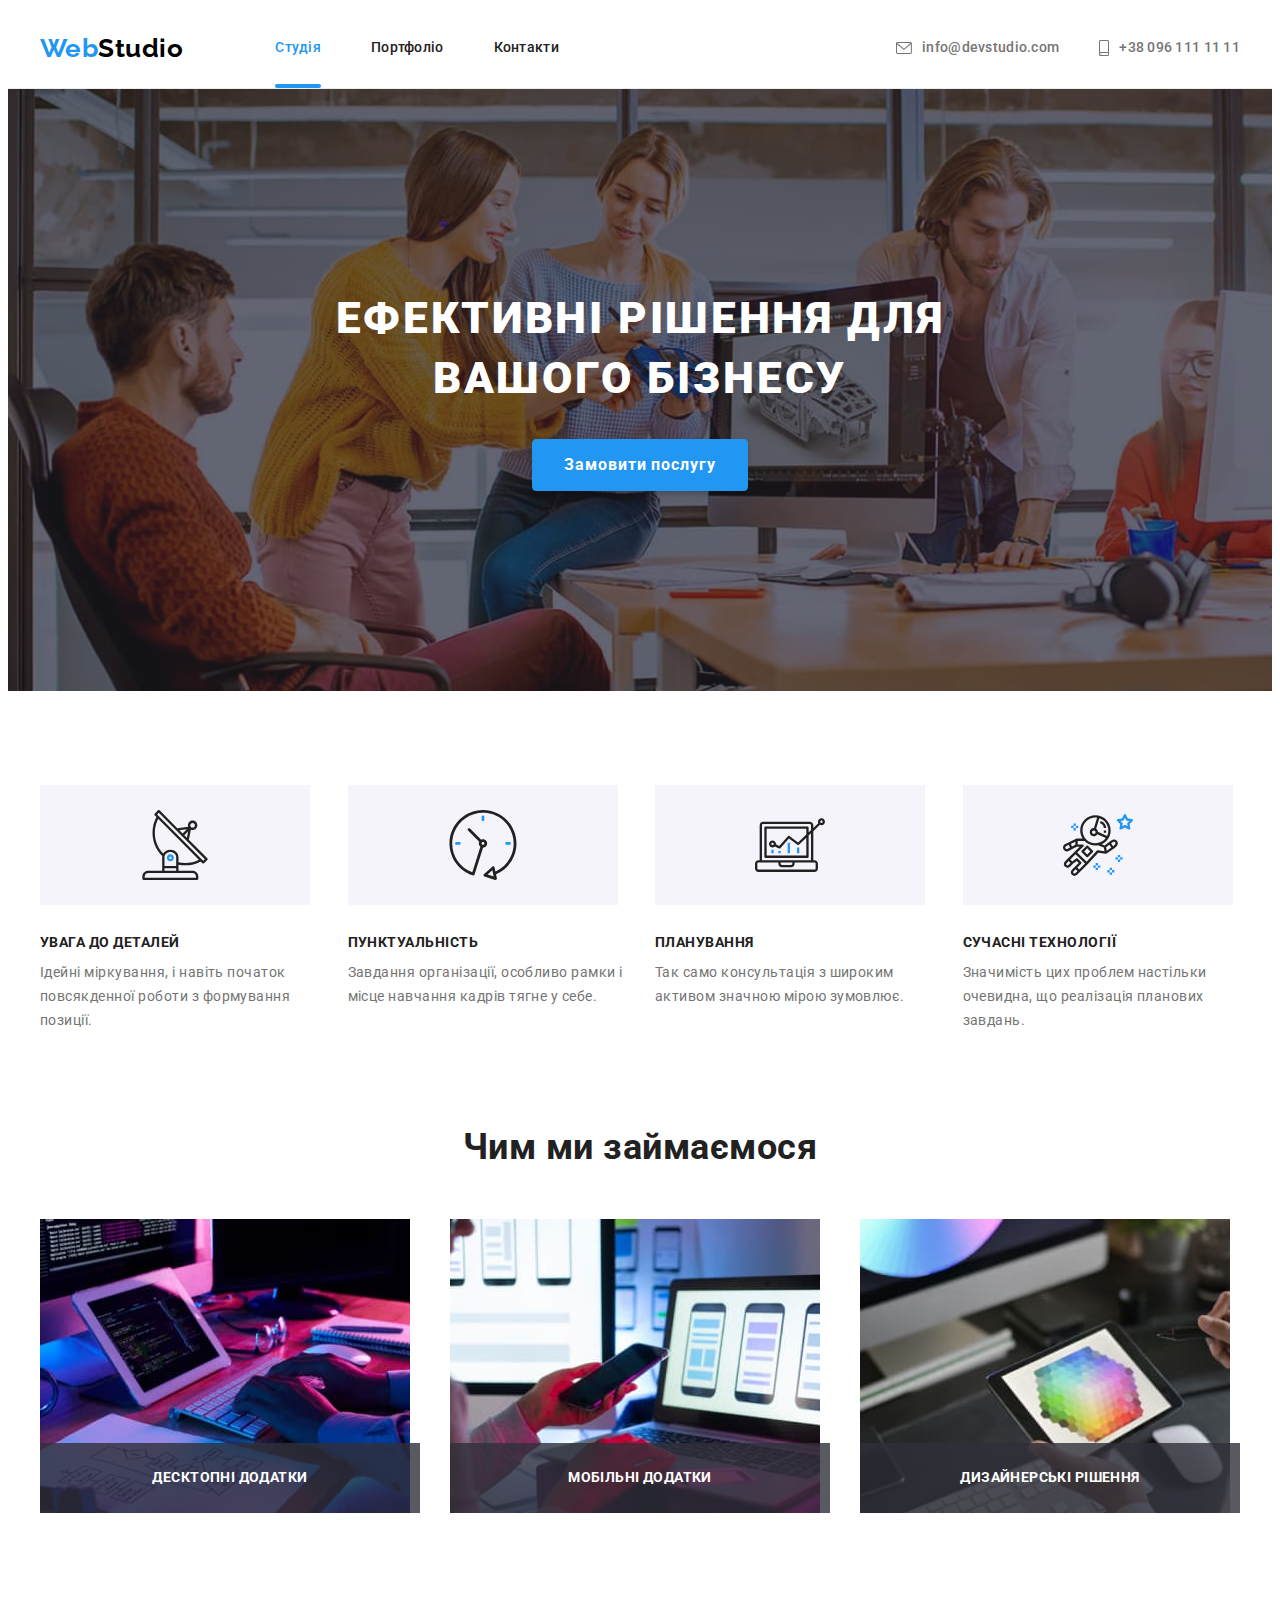
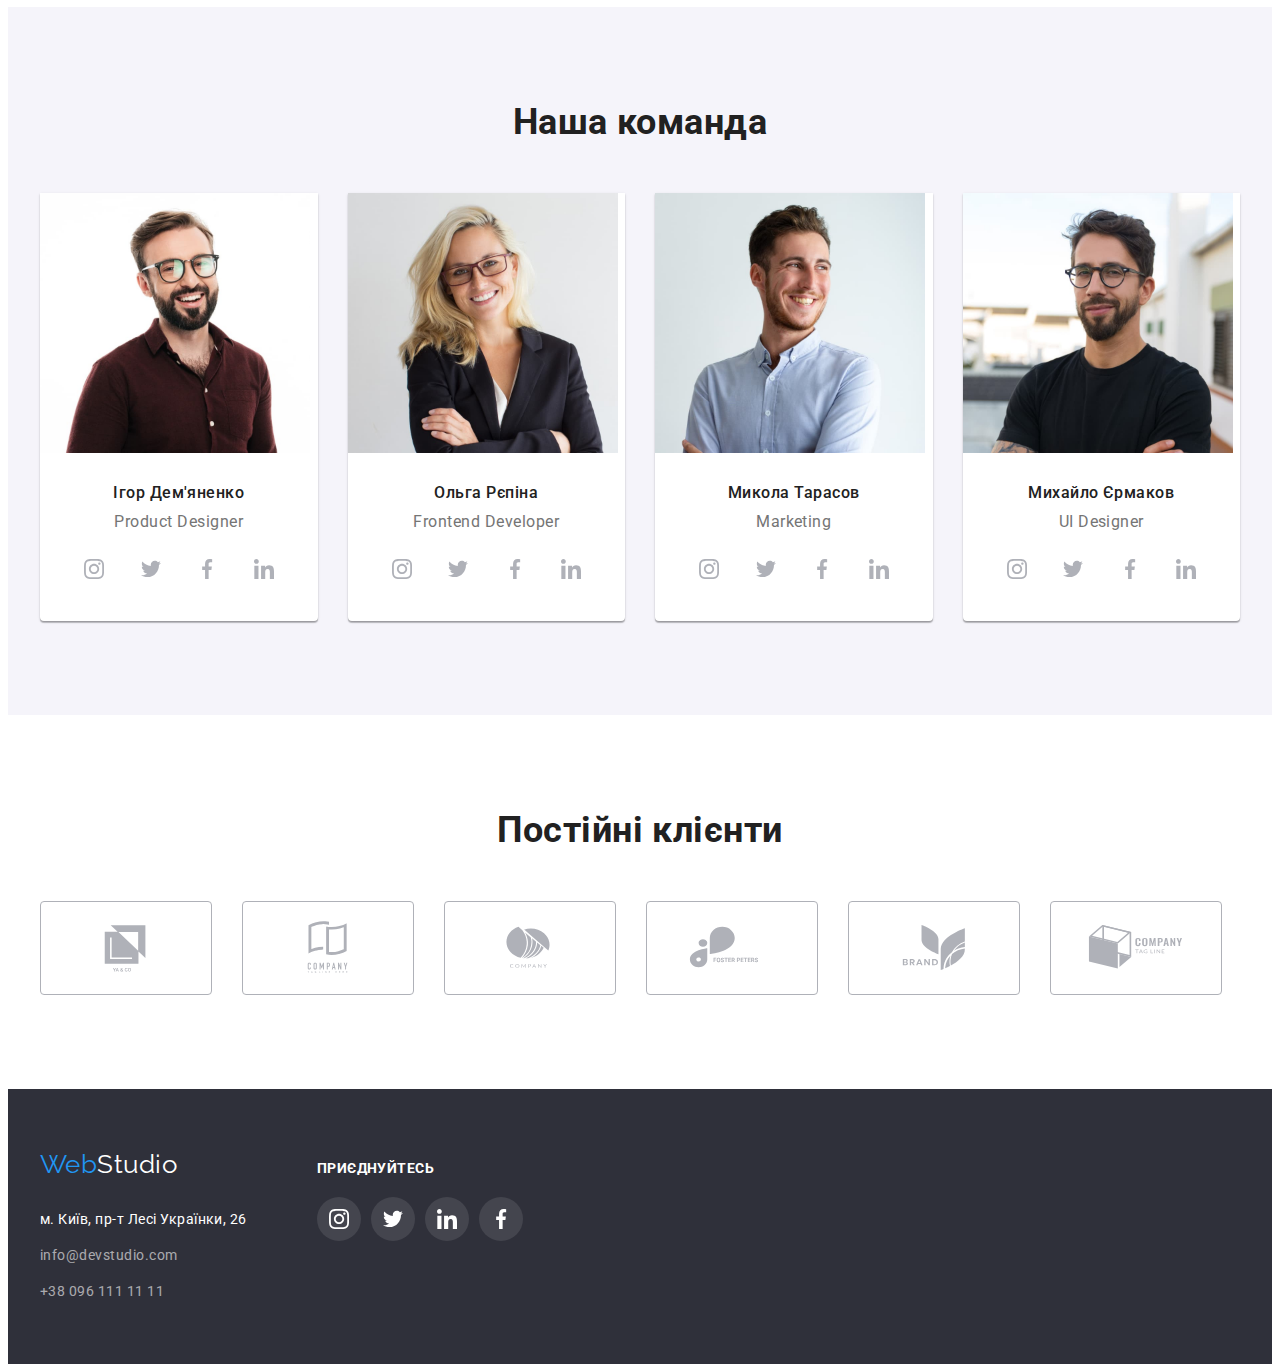
==== index.html @ 070bc05e "copy studio" ====
<!DOCTYPE html>
<html lang="uk">

<head>
  <meta charset="UTF-8" />
  <meta http-equiv="X-UA-Compatible" content="IE=edge" />
  <meta name="viewport" content="width=device-width, initial-scale=1.0" />
  <title>Студія</title>
  <link rel="preconnect" href="https://fonts.googleapis.com" />
  <link rel="preconnect" href="https://fonts.gstatic.com" crossorigin />
  <link href="https://fonts.googleapis.com/css2?family=Raleway:wght@700&family=Roboto:wght@400;500;700;900&display=swap"
    rel="stylesheet" />
  <link rel="stylesheet" href="https://cdnjs.cloudflare.com/ajax/libs/modern-normalize/1.1.0/modern-normalize.min.css"
    integrity="sha512-wpPYUAdjBVSE4KJnH1VR1HeZfpl1ub8YT/NKx4PuQ5NmX2tKuGu6U/JRp5y+Y8XG2tV+wKQpNHVUX03MfMFn9Q=="
    crossorigin="anonymous" referrerpolicy="no-referrer" />
  <link rel="stylesheet" href="./css/styles.css" />
</head>

<body>
  <!-- Header -->
  <header class="header">
    <div class="container header-container">
      <nav class="navigation">
        <a class="logo link" href="/" lang="en"><span class="logo-color">Web</span>Studio</a>
        <ul class="nav-list list">
          <li class="nav-list-item">
            <a class="link nav-list-link nav-list-active-page" href="">Студія</a>
          </li>
          <li class="nav-list-item">
            <a class="link nav-list-link" href="./portfolio.html">Портфоліо</a>
          </li>
          <li class="nav-list-item">
            <a class="link nav-list-link" href="">Контакти</a>
          </li>
        </ul>
      </nav>
      <ul class="list contact">
        <li class="contact-item">
          <a class="link contact-mail" href="mailto:info@devstudio.com"><svg class="contact-icon" width="16"
              height="12">
              <use href="./images/icons.svg#envelope"></use>
            </svg>info@devstudio.com</a>
        </li>
        <li class="contact-item">
          <a class="link contact-tel" href="tel:+380961111111"><svg class="contact-icon" width="10" height="16">
              <use href="./images/icons.svg#smartphone"></use>
            </svg>+38 096 111 11 11</a>
        </li>
      </ul>
    </div>
  </header>
  <main>
    <!-- Hero -->
    <section class="hero">
      <div class="container">
        <h1 class="main-title">Ефективні рішення для вашого бізнесу</h1>
        <button class="modal-btn" type="button" data-modal-open>Замовити послугу</button>
      </div>
    </section>
    <!-- Features -->
    <section class="section features-section">
      <div class="container">
        <h2 class="visually-hidden">Особливості</h2>
        <ul class="list features-list">
          <li class="features-list-item">
            <div class="features-list-img">
              <svg class="features-icon" width="70" height="70">
                <use href="./images/icons.svg#antenna"></use>
              </svg>
            </div>
            <h3 class="features-list-title">Увага до деталей</h3>
            <p class="features-list-text">
              Ідейні міркування, і навіть початок повсякденної роботи з
              формування позиції.
            </p>
          </li>
          <li class="features-list-item">
            <div class="features-list-img">
              <svg class="features-icon" width="70" height="70">
                <use href="./images/icons.svg#clock"></use>
              </svg>
            </div>
            <h3 class="features-list-title">Пунктуальність</h3>
            <p class="features-list-text">
              Завдання організації, особливо рамки і місце навчання кадрів
              тягне у себе.
            </p>
          </li>
          <li class="features-list-item">
            <div class="features-list-img">
              <svg class="features-icon" width="70" height="70">
                <use href="./images/icons.svg#diagram"></use>
              </svg>
            </div>
            <h3 class="features-list-title">Планування</h3>
            <p class="features-list-text">
              Так само консультація з широким активом значною мірою зумовлює.
            </p>
          </li>
          <li class="features-list-item">
            <div class="features-list-img">
              <svg class="features-icon" width="70" height="70">
                <use href="./images/icons.svg#astronaut"></use>
              </svg>
            </div>
            <h3 class="features-list-title">Сучасні технології</h3>
            <p class="features-list-text">
              Значимість цих проблем настільки очевидна, що реалізація
              планових завдань.
            </p>
          </li>
        </ul>
      </div>
    </section>
    <!-- Tasks -->
    <section class="section">
      <div class="container">
        <h2 class="section-title">Чим ми займаємося</h2>
        <ul class="list tasks-list">
          <li class="tasks-list-item">
            <img src="./images/works/works-img-1.jpg" alt="десктопні програми" width="370" height="294" />
            <div class="tasks-thumb">
              <h3 class="tasks-list-item-title">Десктопні додатки</h3>
            </div>
          </li>
          <li class="tasks-list-item">
            <img src="./images/works/works-img-2.jpg" alt="мобільні програми" width="370" height="294" />
            <div class="tasks-thumb">
              <h3 class="tasks-list-item-title">Мобільні додатки</h3>
            </div>
          </li>
          <li class="tasks-list-item">
            <img src="./images/works/works-img-3.jpg" alt="дизайнерські рішення" width="370" height="294" />
            <div class="tasks-thumb">
              <h3 class="tasks-list-item-title">Дизайнерські рішення</h3>
            </div>
          </li>
        </ul>
      </div>
    </section>
    <!-- Team -->
    <section class="team section">
      <div class="container">
        <h2 class="section-title">Наша команда</h2>
        <ul class="list team-list">
          <li class="team-list-card">
            <img src="./images/team/team-img-1.jpg" alt="Ігор Дем'яненко" width="270" height="260" />
            <div class="team-content-wrapper">
              <h3 class="team-list-title">Ігор Дем'яненко</h3>
              <p class="team-list-text" lang="en">Product Designer</p>
              <ul class="social-list list">
                <li class="social-list-item">
                  <a class="social-list-link" href=""><svg class="social-list-icon" width="20" height="20">
                      <use href="./images/icons.svg#instagram"></use>
                    </svg></a>
                </li>
                <li class="social-list-item">
                  <a class="social-list-link" href=""><svg class="social-list-icon" width="20" height="20">
                      <use href="./images/icons.svg#twitter"></use>
                    </svg></a>
                </li>
                <li class="social-list-item">
                  <a class="social-list-link" href=""><svg class="social-list-icon" width="20" height="20">
                      <use href="./images/icons.svg#facebook"></use>
                    </svg></a>
                </li>
                <li class="social-list-item">
                  <a class="social-list-link" href=""><svg class="social-list-icon" width="20" height="20">
                      <use href="./images/icons.svg#linkedin"></use>
                    </svg></a>
                </li>
              </ul>
            </div>
          </li>
          <li class="team-list-card">
            <img src="./images/team/team-img-2.jpg" alt="Ольга Рєпіна" width="270" height="260" />
            <div class="team-content-wrapper">
              <h3 class="team-list-title">Ольга Рєпіна</h3>
              <p class="team-list-text" lang="en">Frontend Developer</p>
              <ul class="social-list list">
                <li class="social-list-item">
                  <a class="social-list-link" href=""><svg class="social-list-icon" width="20" height="20">
                      <use href="./images/icons.svg#instagram"></use>
                    </svg></a>
                </li>
                <li class="social-list-item">
                  <a class="social-list-link" href=""><svg class="social-list-icon" width="20" height="20">
                      <use href="./images/icons.svg#twitter"></use>
                    </svg></a>
                </li>
                <li class="social-list-item">
                  <a class="social-list-link" href=""><svg class="social-list-icon" width="20" height="20">
                      <use href="./images/icons.svg#facebook"></use>
                    </svg></a>
                </li>
                <li class="social-list-item">
                  <a class="social-list-link" href=""><svg class="social-list-icon" width="20" height="20">
                      <use href="./images/icons.svg#linkedin"></use>
                    </svg></a>
                </li>
              </ul>
            </div>
          </li>
          <li class="team-list-card">
            <img src="./images/team/team-img-3.jpg" alt="Микола Тарасов" width="270" height="260" />
            <div class="team-content-wrapper">
              <h3 class="team-list-title">Микола Тарасов</h3>
              <p class="team-list-text" lang="en">Marketing</p>
              <ul class="social-list list">
                <li class="social-list-item">
                  <a class="social-list-link" href=""><svg class="social-list-icon" width="20" height="20">
                      <use href="./images/icons.svg#instagram"></use>
                    </svg></a>
                </li>
                <li class="social-list-item">
                  <a class="social-list-link" href=""><svg class="social-list-icon" width="20" height="20">
                      <use href="./images/icons.svg#twitter"></use>
                    </svg></a>
                </li>
                <li class="social-list-item">
                  <a class="social-list-link" href=""><svg class="social-list-icon" width="20" height="20">
                      <use href="./images/icons.svg#facebook"></use>
                    </svg></a>
                </li>
                <li class="social-list-item">
                  <a class="social-list-link" href=""><svg class="social-list-icon" width="20" height="20">
                      <use href="./images/icons.svg#linkedin"></use>
                    </svg></a>
                </li>
              </ul>
            </div>
          </li>
          <li class="team-list-card">
            <img src="./images/team/team-img-4.jpg" alt="Михайло Єрмаков" width="270" height="260" />
            <div class="team-content-wrapper">
              <h3 class="team-list-title">Михайло Єрмаков</h3>
              <p class="team-list-text" lang="en">UI Designer</p>
              <ul class="social-list list">
                <li class="social-list-item">
                  <a class="social-list-link" href=""><svg class="social-list-icon" width="20" height="20">
                      <use href="./images/icons.svg#instagram"></use>
                    </svg></a>
                </li>
                <li class="social-list-item">
                  <a class="social-list-link" href=""><svg class="social-list-icon" width="20" height="20">
                      <use href="./images/icons.svg#twitter"></use>
                    </svg></a>
                </li>
                <li class="social-list-item">
                  <a class="social-list-link" href=""><svg class="social-list-icon" width="20" height="20">
                      <use href="./images/icons.svg#facebook"></use>
                    </svg></a>
                </li>
                <li class="social-list-item">
                  <a class="social-list-link" href=""><svg class="social-list-icon" width="20" height="20">
                      <use href="./images/icons.svg#linkedin"></use>
                    </svg></a>
                </li>
              </ul>
            </div>
          </li>
        </ul>
      </div>
    </section>
    <!-- Clients -->
    <section class="clients section">
      <div class="container">
        <h2 class="section-title">Постійні клієнти</h2>
        <ul class="clients-list list">
          <li class="clients-list-item">
            <a class="clients-logo link" href=""><svg class="clients-icon">
                <use href="./images/icons.svg#logo"></use>
              </svg></a>
          </li>
          <li class="clients-list-item">
            <a class="clients-logo link" href=""><svg class="clients-icon">
                <use href="./images/icons.svg#logo-1"></use>
              </svg></a>
          </li>
          <li class="clients-list-item">
            <a class="clients-logo link" href=""><svg class="clients-icon">
                <use href="./images/icons.svg#logo-2"></use>
              </svg></a>
          </li>
          <li class="clients-list-item">
            <a class="clients-logo link" href=""><svg class="clients-icon">
                <use href="./images/icons.svg#logo-3"></use>
              </svg></a>
          </li>
          <li class="clients-list-item">
            <a class="clients-logo link" href=""><svg class="clients-icon">
                <use href="./images/icons.svg#logo-4"></use>
              </svg></a>
          </li>
          <li class="clients-list-item">
            <a class="clients-logo link" href=""><svg class="clients-icon">
                <use href="./images/icons.svg#logo-5"></use>
              </svg></a>
          </li>
        </ul>
      </div>
    </section>
  </main>
  <!-- Footer -->
  <footer class="footer">
    <div class="container footer-container">
      <div class="footer-left-side">
        <a class="logo-footer link" href="/" lang="en"><span class="logo-color">Web</span>Studio</a>
        <address>
          <ul class="list address-list">
            <li class="address-list-item">
              <a class="link address-list-link address-list-address" href="https://goo.gl/maps/isuV4R65W3E8o1DZ9"
                target="_blank" rel="noopener noreferrer">м. Київ, пр-т Лесі Українки, 26</a>
            </li>
            <li class="address-list-item">
              <a class="link address-list-link" href="mailto:info@devstudio.com">info@devstudio.com</a>
            </li>
            <li class="address-list-item">
              <a class="link address-list-link" href="tel:+380961111111">+38 096 111 11 11</a>
            </li>
          </ul>
        </address>
      </div>
      <div>
        <h3 class="footer-social-title">приєднуйтесь</h3>
        <ul class="list footer-social-list">
          <li class="footer-social-item">
            <a class="footer-social-list-link social-list-link" href=""><svg
                class="footer-social-list-icon social-list-icon" width="20" height="20">
                <use href="./images/icons.svg#instagram"></use>
              </svg></a>
          </li>
          <li class="footer-social-item">
            <a class="footer-social-list-link social-list-link" href=""><svg
                class="footer-social-list-icon social-list-icon" width="20" height="20">
                <use href="./images/icons.svg#twitter"></use>
              </svg></a>
          </li>
          <li class="footer-social-item">
            <a class="footer-social-list-link social-list-link" href=""><svg
                class="footer-social-list-icon social-list-icon" width="20" height="20">
                <use href="./images/icons.svg#linkedin"></use>
              </svg></a>
          </li>
          <li class="footer-social-item">
            <a class="footer-social-list-link social-list-link" href=""><svg
                class="footer-social-list-icon social-list-icon" width="20" height="20">
                <use href="./images/icons.svg#facebook"></use>
              </svg></a>
          </li>
        </ul>
      </div>
    </div>
  </footer>
  <div class="backdrop is-hidden" data-modal>
    <div class="modal">
      <button type="button" class="modal-close-btn" data-modal-close>
        <svg class="modal-close-button" width="18" height="18">
          <use href="./images/icons.svg#close-icon"></use>
        </svg>
      </button>
    </div>
  </div>
  <script src="./js/modal.js"></script>
</body>

</html>
---- css/styles.css ----
:root {
  --primary-font-family: "Roboto", sans-serif;
  --secondary-font-family: "Raleway", sans-serif;
  --primary-text-color-theme-dark: #ffffff;
  --primary-text-color-theme-light: #757575;
  --secondary-text-color-theme-dark: rgba(255, 255, 255, 0.6);
  --secondary-text-color-theme-light: #212121;
  --accent-color: #2196f3;
  --primary-logo-color: #000000;
  --secondary-button-color: #188ce8;
  --primary-backgraund-color: #f5f4fa;
  --secondary-backgraund-color: #2f303a;
  --primary-border-color: #ececec;
  --secondary-border-color: #eeeeee;
}

body {
  background: var(--primary-text-color-theme-dark);
  color: var(--secondary-text-color-theme-light);
  font-family: var(--primary-font-family);
  letter-spacing: 0.03em;
}

h1,
h2,
h3,
h4,
h5,
h6,
p {
  margin-top: 0;
  margin-bottom: 0;
}

ul,
ol {
  margin-top: 0;
  margin-bottom: 0;
  padding-left: 0;
}

img {
  display: block;
}

address {
  font-style: normal;
}

.list {
  list-style: none;
}

.link {
  text-decoration: none;
}

.section {
  padding-top: 94px;
  padding-bottom: 94px;
}

.container {
  width: 1200px;
  padding-left: 15px;
  padding-right: 15px;
  margin-left: auto;
  margin-right: auto;
}

/* ====== START COMPONENTS ======*/
.logo {
  font-family: var(--secondary-font-family);
  font-weight: 700;
  font-size: 26px;
  line-height: 1.19;
  margin-right: 92px;
  color: var(--primary-logo-color);
}

.logo-color {
  color: var(--accent-color);
}

.section-title {
  margin-bottom: 50px;

  font-weight: 700;
  font-size: 36px;
  line-height: 1.17;
  text-align: center;
}

.visually-hidden {
  position: absolute;
  width: 1px;
  height: 1px;
  margin: -1px;
  padding: 0;
  overflow: hidden;
  border: 0;
  clip: rect(0 0 0 0);
}

.social-list {
  display: flex;
  justify-content: space-between;
}

.social-list-link {
  display: flex;
  align-items: center;
  justify-content: center;
  width: 44px;
  height: 44px;
  border-radius: 50%;
  transition: background-color 250ms cubic-bezier(0.4, 0, 0.2, 1);
}

.social-list-icon {
  fill: #afb1b8;
  transition: fill 250ms cubic-bezier(0.4, 0, 0.2, 1);
}

.social-list-link:hover .social-list-icon,
.social-list-link:focus .social-list-icon {
  fill: var(--primary-text-color-theme-dark);
}

.social-list-link:hover,
.social-list-link:focus {
  background-color: var(--accent-color);
}

/* ====== END COMPONENTS ======*/
/* ====== START HEADER ======*/
.header {
  border-bottom: 1px solid var(--primary-border-color);
}

.header-container {
  display: flex;
  align-items: center;
  justify-content: space-between;
}

.navigation {
  display: flex;
  align-items: center;
}

.nav-list {
  display: flex;
  align-items: center;
}

.contact {
  display: flex;
  align-items: center;
}

.contact-icon {
  display: inline-flex;
  margin-right: 10px;
  fill: var(--primary-text-color-theme-light);
  transition: fill 250ms cubic-bezier(0.4, 0, 0.2, 1);
}

.nav-list-item:not(:last-child) {
  margin-right: 50px;
}

.contact-item:not(:last-child) {
  margin-right: 40px;
}

.nav-list-link {
  color: var(--secondary-text-color-theme-light);
  position: relative;
  display: block;
  padding-top: 32px;
  padding-bottom: 32px;
  font-weight: 500;
  font-size: 14px;
  line-height: 1.14;
  letter-spacing: 0.02em;
  transition: color 250ms cubic-bezier(0.4, 0, 0.2, 1);

}

.nav-list-link:hover,
.nav-list-link:focus {
  color: var(--accent-color);
}


.nav-list-active-page {
  color: var(--accent-color);
}

.nav-list-active-page::after {
  content: '';
  position: absolute;
  left: 0;
  bottom: 0;
  display: block;
  width: 100%;
  height: 4px;
  background-color: var(--accent-color);
  border-radius: 2px;
}

.contact-mail,
.contact-tel {
  display: flex;
  align-items: center;
  justify-content: center;
  font-weight: 500;
  font-size: 14px;
  line-height: 1.14;
  letter-spacing: 0.02em;
  color: var(--primary-text-color-theme-light);
  transition: color 250ms cubic-bezier(0.4, 0, 0.2, 1);
}

.contact-mail:hover .contact-icon,
.contact-mail:focus .contact-icon,
.contact-tel:hover .contact-icon,
.contact-tel:focus .contact-icon {
  fill: var(--accent-color);
}

.contact-mail:hover,
.contact-mail:focus,
.contact-tel:hover,
.contact-tel:focus {
  color: var(--accent-color);
}

/* ====== END HEADER ======*/
/* ====== START HERO ======*/
.hero {
  max-width: 1600px;
  margin-left: auto;
  margin-right: auto;
  padding-top: 200px;
  padding-bottom: 200px;
  background-image: linear-gradient(rgba(47, 48, 58, 0.4),
      rgba(47, 48, 58, 0.4)),
    url("../images/hero/bg.jpg");
  background-size: cover;
  background-color: #c4c4c4;
  text-align: center;
}

.main-title {
  max-width: 696px;
  margin-left: auto;
  margin-right: auto;
  margin-bottom: 30px;
  font-weight: 900;
  font-size: 44px;
  line-height: 1.36;
  letter-spacing: 0.06em;
  text-transform: uppercase;
  color: var(--primary-text-color-theme-dark);
}

.modal-btn {
  min-width: 216px;
  padding: 10px 20px;
  border: 1px solid var(--accent-color);
  border-radius: 4px;
  background: var(--accent-color);
  font-family: inherit;
  font-weight: 700;
  font-size: 16px;
  line-height: 1.88;
  letter-spacing: 0.06em;
  color: var(--primary-text-color-theme-dark);
  cursor: pointer;
  box-shadow: 0px 4px 4px rgba(0, 0, 0, 0.15);
  transition: background-color 250ms cubic-bezier(0.4, 0, 0.2, 1);
}

.modal-btn:hover,
.modal-btn:focus {
  background-color: var(--secondary-button-color);
}

/* ====== END HERO ======*/
/* ====== START FEATURES ======*/

.features-section {
  padding-bottom: 0;
}

.features-list {
  display: flex;
  flex-wrap: wrap;
  gap: 30px;
}

.features-list-item {
  flex-basis: calc((100% - 3 * 30px) / 4);
}

.features-list-img {
  display: flex;
  align-items: center;
  justify-content: center;
  width: 270px;
  height: 120px;
  margin-bottom: 30px;
  background-color: var(--primary-backgraund-color);
}

.features-icon {
  fill: var(--secondary-text-color-theme-light);
}

.features-list-title {
  margin-bottom: 10px;
  font-weight: 700;
  font-size: 14px;
  line-height: 1.14;
  text-transform: uppercase;
}

.features-list-text {
  font-size: 14px;
  line-height: 1.71;
  color: var(--primary-text-color-theme-light);
}

/* ====== END FEATURES ======*/
/* ====== START TASKS ======*/
.tasks-list {
  display: flex;
  flex-wrap: wrap;
  gap: 30px;
}

.tasks-list-item {
  position: relative;
  flex-basis: calc((100% - 2 * 30px) / 3);
}

.tasks-thumb {
  position: absolute;
  left: 0;
  bottom: 0;
  width: 100%;
  height: 70px;
  background: rgba(47, 48, 58, 0.8);
}

.tasks-list-item-title {
  padding-top: 27px;
  font-weight: 700;
  font-size: 14px;
  line-height: 1.14;
  text-align: center;
  letter-spacing: 0.03em;
  text-transform: uppercase;
  color: var(--primary-text-color-theme-dark);
}


/* ====== END TASKS ======*/
/* ====== START TEAM ======*/
.team {
  background-color: var(--primary-backgraund-color);
}

.team-list {
  display: flex;
  flex-wrap: wrap;
  gap: 30px;
}

.team-list-card {
  flex-basis: calc((100% - 3 * 30px) / 4);
  background: var(--primary-text-color-theme-dark);
  box-shadow: 0px 1px 3px rgba(0, 0, 0, 0.12), 0px 1px 1px rgba(0, 0, 0, 0.14),
    0px 2px 1px rgba(0, 0, 0, 0.2);
  border-radius: 0px 0px 4px 4px;
}

.team-content-wrapper {
  padding-top: 30px;
  padding-bottom: 30px;
  padding-left: 32px;
  padding-right: 32px;
}

.team-list-title {
  margin-bottom: 10px;
  font-weight: 500;
  font-size: 16px;
  line-height: 1.19;
  text-align: center;
}

.team-list-text {
  margin-bottom: 16px;
  font-size: 16px;
  line-height: 1.19;
  text-align: center;
  color: var(--primary-text-color-theme-light);
}

/* ====== END TEAM ======*/
/* ====== START CLIENTS ======*/
.clients-list {
  display: flex;
  flex-wrap: wrap;
  gap: 30px;
}

.clients-list-item {
  flex-basis: calc((100% - 6 * 30px) / 6);
}

.clients-logo {
  display: flex;
  align-items: center;
  justify-content: center;
  width: 170px;
  height: 92px;
  border: 1px solid #AFB1B8;
  border-radius: 4px;
  transition: border 250ms cubic-bezier(0.4, 0, 0.2, 1);
}

.clients-logo:hover,
.clients-logo:focus {
  border: 1px solid var(--accent-color);
}

.clients-logo:hover .clients-icon,
.clients-logo:focus .clients-icon {
  fill: var(--accent-color);
}

.clients-icon {
  width: 106px;
  height: 60px;
  fill: #AFB1B8;
  transition: fill 250ms cubic-bezier(0.4, 0, 0.2, 1);
}

/* ====== END CLIENTS ======*/
/* ====== START FOOTER ======*/
.footer {
  padding-top: 60px;
  padding-bottom: 60px;
  background-color: var(--secondary-backgraund-color);
}

.footer-container {
  display: flex;
  align-items: baseline;
}

.footer-left-side {
  margin-right: 70px;
}

.logo-footer {
  font-family: var(--secondary-font-family);
  display: block;
  margin-bottom: 28px;
  font-weight: 700px;
  font-size: 26px;
  line-height: 1.19;
  color: var(--primary-text-color-theme-dark);
}

.address-list-item:not(:last-child) {
  margin-bottom: 12px;
}

.address-list-link {
  font-size: 14px;
  line-height: 1.71;
  color: var(--secondary-text-color-theme-dark);
  transition: color 250ms cubic-bezier(0.4, 0, 0.2, 1);
}

.address-list-address {
  color: var(--primary-text-color-theme-dark);
}

.address-list-link:hover,
.address-list-link:focus {
  color: var(--accent-color);
}

.footer-social-title {
  margin-bottom: 20px;
  font-size: 14px;
  line-height: 1.14;
  letter-spacing: 0.03em;
  text-transform: uppercase;
  color: var(--primary-text-color-theme-dark);
}

.footer-social-list {
  display: flex;
}

.footer-social-item:not(:last-child) {
  margin-right: 10px;
}

.footer-social-list-link {
  background-color: rgba(255, 255, 255, 0.1);
}

.footer-social-list-icon {
  fill: var(--primary-text-color-theme-dark);
}

/* ====== END FOOTER ======*/
/* ====== START PORTFOLIO HERO ======*/
.portfolio-filter {
  display: flex;
  align-items: center;
  margin-bottom: 50px;
  justify-content: center;
}

.portfolio-filter-item:not(:last-child) {
  margin-right: 8px;
}

.portfolio-filter-btn {
  min-width: 67px;
  padding: 6px 22px;
  border: 1px solid transparent;
  border-radius: 4px;
  font-family: inherit;
  font-weight: 500;
  font-size: 16px;
  line-height: 1.63;
  cursor: pointer;
  background-color: var(--primary-backgraund-color);
  transition: background-color 250ms cubic-bezier(0.4, 0, 0.2, 1), color 250ms cubic-bezier(0.4, 0, 0.2, 1), box-shadow 250ms cubic-bezier(0.4, 0, 0.2, 1);
}

.portfolio-filter-btn:hover,
.portfolio-filter-btn:focus {
  color: var(--primary-text-color-theme-dark);
  background-color: var(--accent-color);
  box-shadow: 0px 3px 1px rgba(0, 0, 0, 0.1), 0px 1px 2px rgba(0, 0, 0, 0.08), 0px 2px 2px rgba(0, 0, 0, 0.12);
}

.portfolio-works-list {
  display: flex;
  flex-wrap: wrap;
  gap: 30px;
}

.portfolio-works-list-item {
  flex-basis: calc((100% - 2 * 30px) / 3);
}

.portfolio-works-list-link {
  display: block;
  transition: box-shadow 250ms cubic-bezier(0.4, 0, 0.2, 1);
}

.product-thumb {
  position: relative;
  overflow: hidden;
}

.product-thumb::before {
  display: inline-block;
  position: absolute;
  content: '';
  width: 100%;
  height: 100%;
  background: rgba(33, 150, 243, 0.9);
  opacity: 0;
  transition: opacity 250ms cubic-bezier(0.4, 0, 0.2, 1), transform 250ms cubic-bezier(0.4, 0, 0.2, 1);
  transform: translateY(100%)
}

.overlay-text {
  font-weight: 400;
  font-size: 18px;
  line-height: 1.56;
  letter-spacing: 0.03em;
  color: var(--primary-text-color-theme-dark);
  position: absolute;
  padding: 63px 24px;
  text-align: left;
  opacity: 0;
  transition: opacity 250ms cubic-bezier(0.4, 0, 0.2, 1), transform 250ms cubic-bezier(0.4, 0, 0.2, 1);
  transform: translateY(100%)
}

.portfolio-works-list-link:hover {
  box-shadow: 0px 1px 1px rgba(0, 0, 0, 0.12), 0px 4px 4px rgba(0, 0, 0, 0.06), 1px 4px 6px rgba(0, 0, 0, 0.16);
}

.portfolio-works-list-link:hover .product-thumb::before,
.portfolio-works-list-link:hover .overlay-text {
  opacity: 1;
  transform: translateY(0);

}

.portfolio-works-content-wrapper {
  padding: 20px 24px;
  border-right: 1px solid var(--secondary-border-color);
  border-bottom: 1px solid var(--secondary-border-color);
  border-left: 1px solid var(--secondary-border-color);
}

.portfolio-works-list-title {
  margin-bottom: 4px;
  color: var(--secondary-text-color-theme-light);
  font-weight: 700;
  font-size: 18px;
  line-height: 2;
  letter-spacing: 0.06em;
}

.portfolio-works-list-text {
  font-size: 16px;
  line-height: 1.88;
  color: var(--primary-text-color-theme-light);
}

/* ====== END PORTFOLIO HERO ======*/
.backdrop {
  position: fixed;
  top: 0;
  left: 0;
  width: 100vw;
  height: 100vh;
  background-color: rgba(0, 0, 0, 0.2);
  transition: opacity 250ms cubic-bezier(0.4, 0, 0.2, 1), visibility 250ms cubic-bezier(0.4, 0, 0.2, 1);
}

.backdrop.is-hidden {
  opacity: 0;
  visibility: hidden;
  pointer-events: none;
}

.modal {
  position: absolute;
  top: 50%;
  left: 50%;
  transform: translate(-50%, -50%);
  opacity: 1;
  scale: 1;
  width: 528px;
  height: 580px;
  background-color: var(--primary-text-color-theme-dark);
  transition: opacity 250ms cubic-bezier(0.4, 0, 0.2, 1), scale 250ms cubic-bezier(0.4, 0, 0.2, 1);
}
.backdrop.is-hidden .modal {
  opacity: 0;
  scale: 0;
}

.modal-close-btn {
  position: absolute;
  top: 8px;
  right: 8px;
  display: flex;
  justify-content: center;
  align-items: center;
  width: 30px;
  height: 30px;
  border-radius: 50%;
  border: 1px solid rgba(0, 0, 0, 0.1);
  background-color: transparent;
  padding: 0;
  cursor: pointer;
}
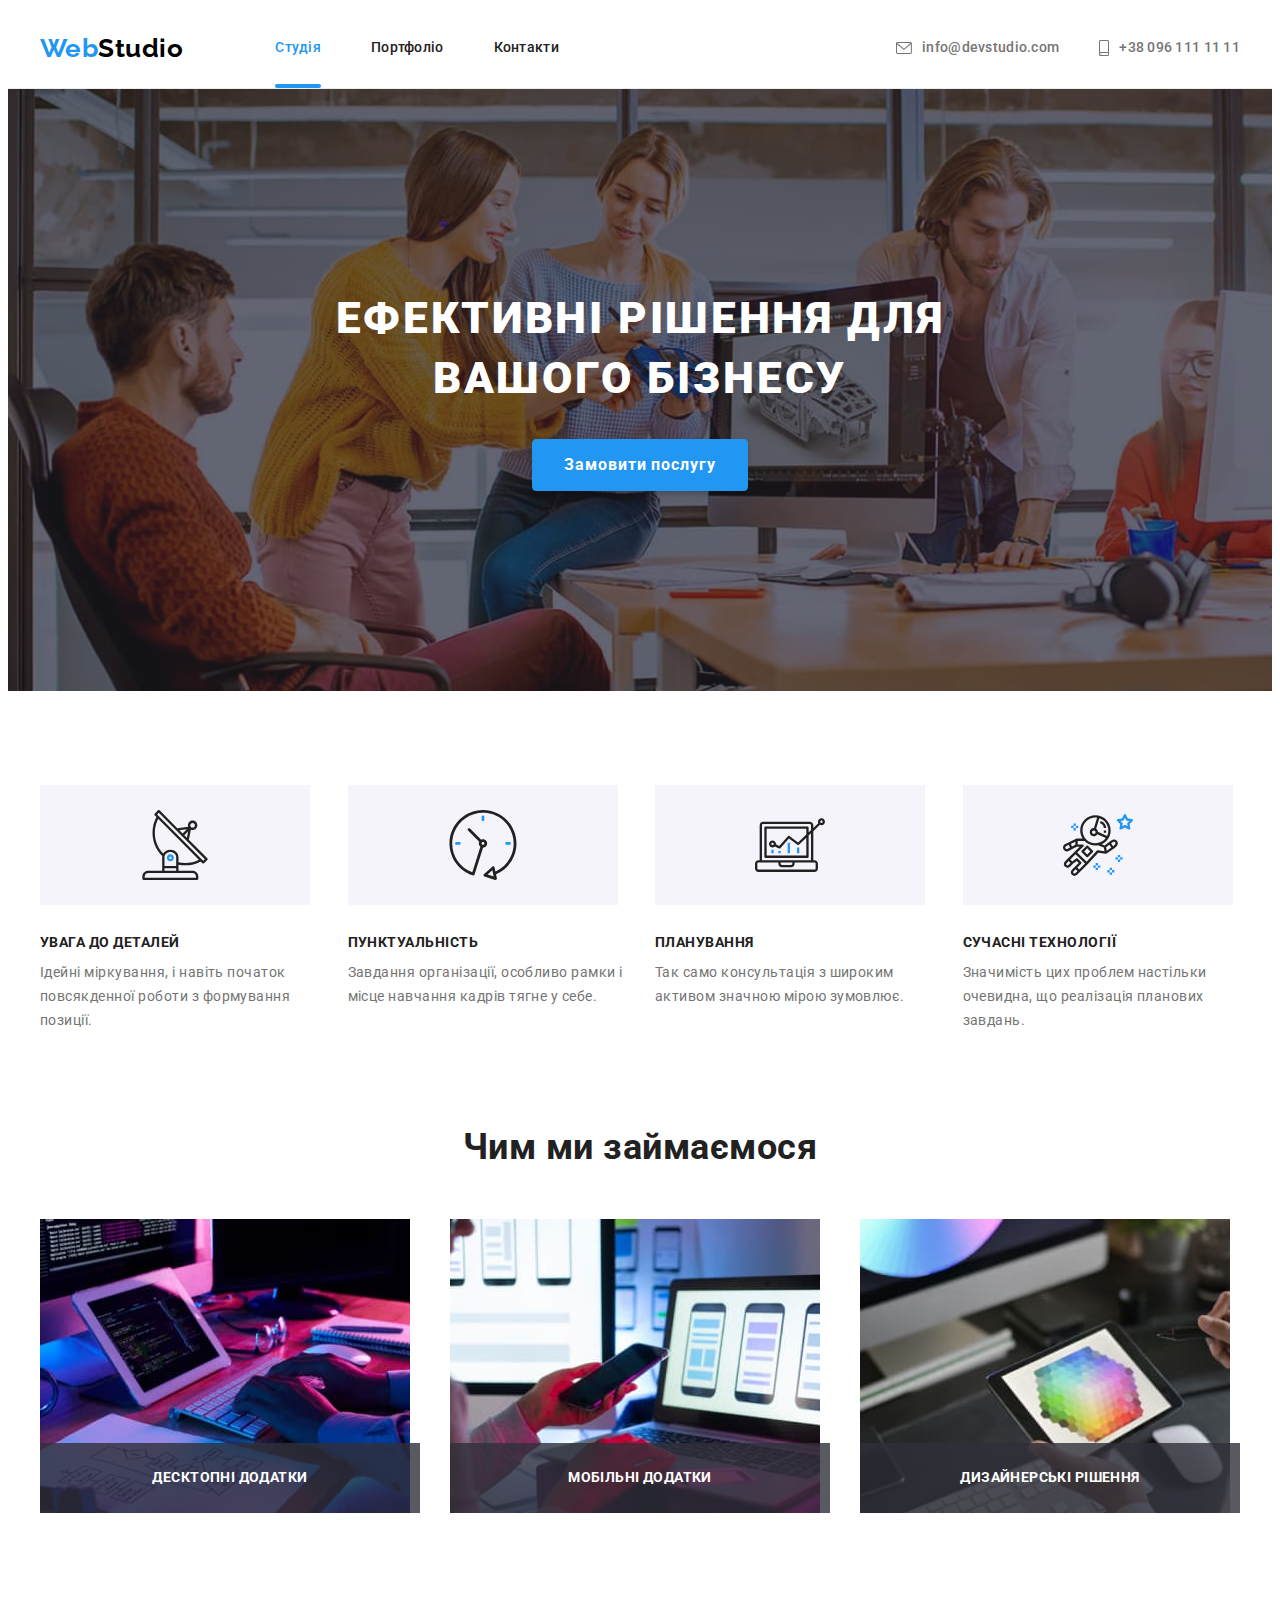
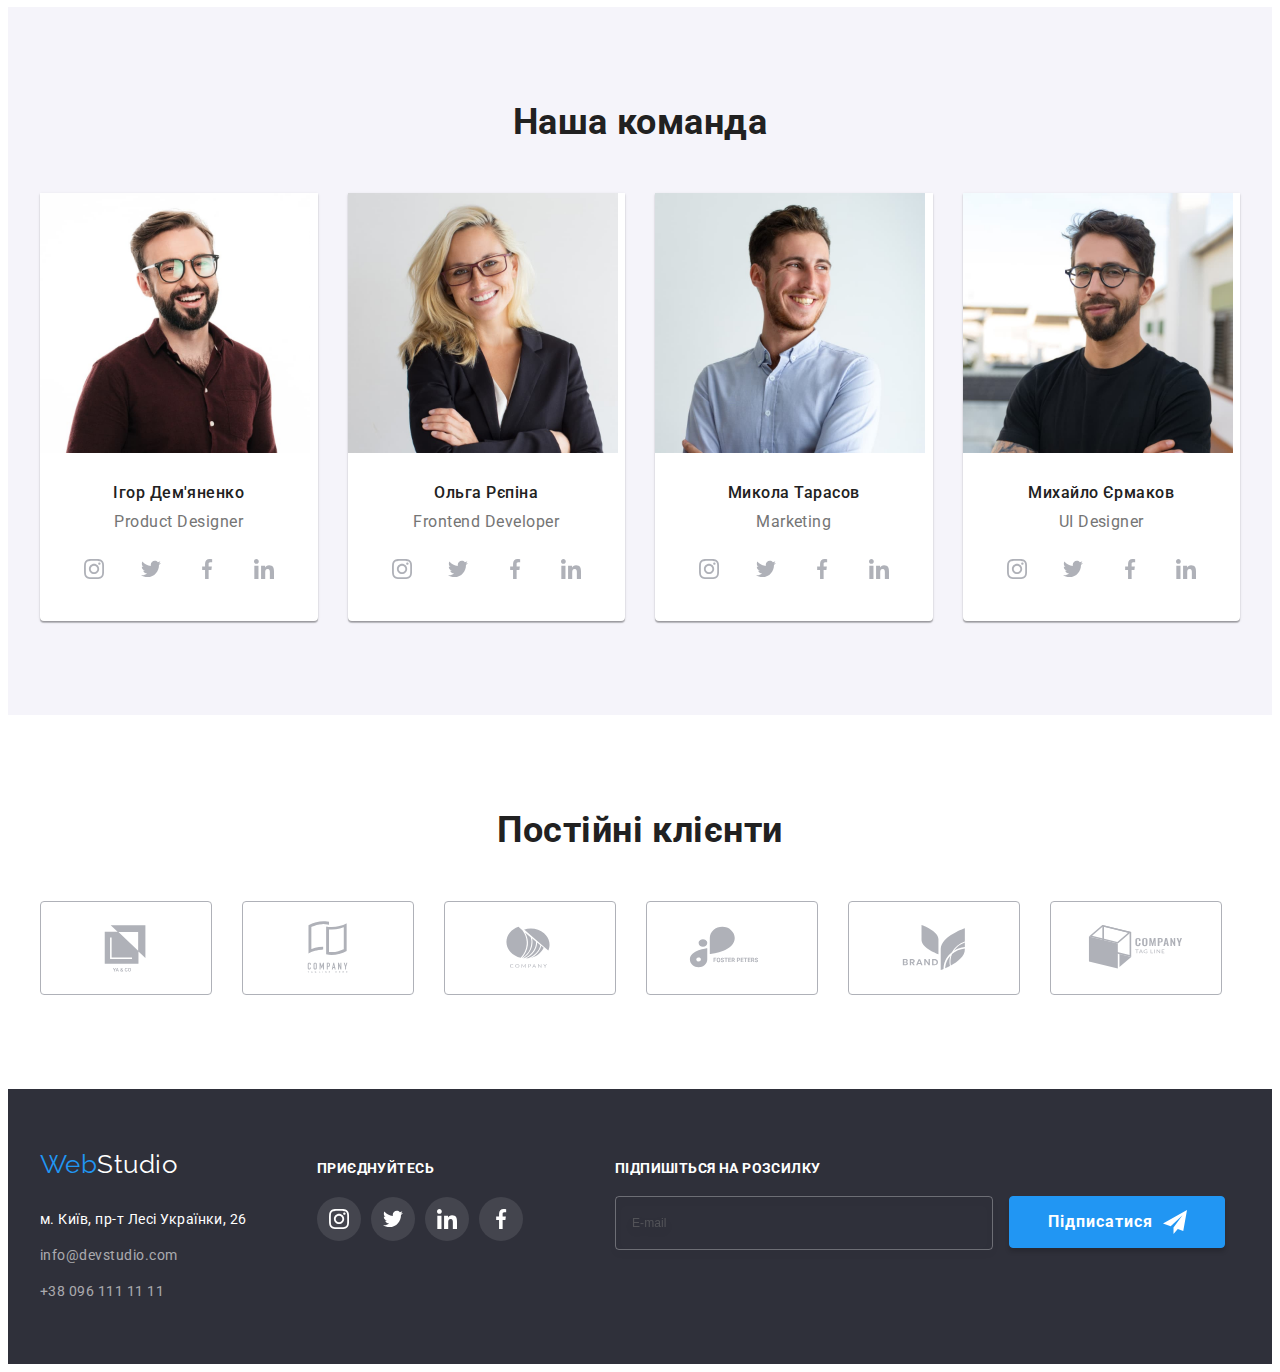
==== commit 732eb684: "add footer send" ====
--- a/index.html
+++ b/index.html
@@ -321,7 +321,7 @@
           </ul>
         </address>
       </div>
-      <div>
+      <div class="footer-social-links">
         <h3 class="footer-social-title">приєднуйтесь</h3>
         <ul class="list footer-social-list">
           <li class="footer-social-item">
@@ -350,6 +350,19 @@
           </li>
         </ul>
       </div>
+      <form class="js-speaker-form">
+        <b class="footer-contact-form-text">Підпишіться на розсилку</b>
+        <label class="footer-contact-form-field">
+          <input type="email" class="footer-contact-form-input" name="footer_emale" placeholder="E-mail" required>
+        </label>
+        <button
+          type="submit" class="footer-contact-form-btn">
+          Підписатися<svg class="send-icon" width="24"
+          height="24">
+          <use href="./images/icons.svg#icon-send"></use>
+        </svg>
+        </button>
+        </form>
     </div>
   </footer>
   <div class="backdrop is-hidden" data-modal>
@@ -359,9 +372,63 @@
           <use href="./images/icons.svg#close-icon"></use>
         </svg>
       </button>
+      <b class="contact-form-text">Залиште свої дані, ми вам передзвонимо</b>
+      <form class="contact-form js-speaker-form">
+        <label class="contact-form-field">
+          <span class="contact-form-name">Ім'я</span>
+          <div class="contact-form-input-wrapper">
+            <input type="text" class="contact-form-input" name="user_name" minlength="2">
+            <svg class="contact-form-icon" width="18" height="18">
+              <use href="./images/icons.svg#person-black"></use>
+            </svg>
+          </div>
+        </label>
+        <label class="contact-form-field">
+          <span class="contact-form-name">Телефон</span>
+          <span class="contact-form-input-wrapper">
+            <input type="email" class="contact-form-input" name="user_email">
+            <svg class="contact-form-icon" width="18" height="18">
+              <use href="./images/icons.svg#phone-black"></use>
+            </svg>
+          </span>
+        </label>
+        <label class="contact-form-field">
+          <span class="contact-form-name">Пошта</span>
+          <span class="contact-form-input-wrapper">
+            <input type="tel" class="contact-form-input" name="user_phone" pattern="[0-9]{3}-[0-9]{3}-[0-9]{2}-[0-9]{2}"
+              title="095-xxx-xx-xx">
+            <svg class="contact-form-icon" width="18" height="18">
+              <use href="./images/icons.svg#email-black"></use>
+            </svg>
+          </span>
+        </label>
+        <label class="contact-form-field">
+          <span class="contact-form-name">Коментар</span>
+          <textarea name="user_message" class="contact-form-message" placeholder="Введіть текст"></textarea></label>
+        <div class="contact-form-checkbox-wrapper">
+          <input type="checkbox" class="contact-form-checkbox visually-hidden" name="accept_policy" id="policy-checkbox"
+            required>
+          <label for="policy-checkbox" class="contact-form-checkbox-label">Погоджуюся з розсилкою та приймаю&nbsp;<a
+              class="policy-link" href="">Умови договору</a></label>
+        </div>
+        <button type="submit" class="contact-form-btn">Відправити</button>
+      </form>
     </div>
   </div>
   <script src="./js/modal.js"></script>
+  <script>
+    (() => {
+      document.querySelector('.js-speaker-form').addEventListener('submit', e => {
+        e.preventDefault();
+
+        new FormData(e.currentTarget).forEach((value, name) =>
+          console.log(`${name}: ${value}`),
+        );
+
+        e.currentTarget.reset();
+      });
+    })();
+  </script>
 </body>
 
 </html>--- a/css/styles.css
+++ b/css/styles.css
@@ -466,7 +466,9 @@
 .footer-left-side {
   margin-right: 70px;
 }
-
+.footer-social-links {
+  margin-right: 92px;
+}
 .logo-footer {
   font-family: var(--secondary-font-family);
   display: block;
@@ -521,7 +523,69 @@
 .footer-social-list-icon {
   fill: var(--primary-text-color-theme-dark);
 }
-
+.footer-contact-form-text {
+  display: block;
+  margin-bottom: 20px;
+font-size: 14px;
+line-height: 16px;
+letter-spacing: 0.03em;
+text-transform: uppercase;
+color: var(--primary-text-color-theme-dark);
+}
+.footer-contact-form-input {
+margin-right: 12px;
+padding-left: 16px;
+width: 358px;
+height: 50px;
+border: 1px solid rgba(255, 255, 255, 0.3);
+filter: drop-shadow(0px 4px 4px rgba(0, 0, 0, 0.15));
+border-radius: 4px;
+color: var(--primary-text-color-theme-dark);
+background-color: transparent;
+cursor: pointer;
+transition: border-color 250ms cubic-bezier(0.4, 0, 0.2, 1);
+}
+.footer-contact-form-input:focus,
+.footer-contact-form-input:hover {
+  outline: none;
+  border-color: var(--accent-color);
+}
+
+.footer-contact-form-input::placeholder {
+  font-weight: 400;
+  font-size: 12px;
+  line-height: 1.17;
+  letter-spacing: 0.01em;
+  color: rgba(117, 117, 117, 0.5);
+}
+.footer-contact-form-btn {
+  display: inline-flex;
+  align-items: center;
+  justify-content: center;
+  margin: 0 auto;
+  min-width: 216px;
+  padding: 10px 20px;
+  border: 1px solid var(--accent-color);
+  border-radius: 4px;
+  background: var(--accent-color);
+  font-family: inherit;
+  font-weight: 700;
+  font-size: 16px;
+  line-height: 1.88;
+  letter-spacing: 0.06em;
+  color: var(--primary-text-color-theme-dark);
+  cursor: pointer;
+  box-shadow: 0px 4px 4px rgba(0, 0, 0, 0.15);
+  transition: background-color 250ms cubic-bezier(0.4, 0, 0.2, 1);
+}
+.footer-contact-form-btn:hover,
+.footer-contact-form-btn:focus {
+  background-color: var(--secondary-button-color);
+}
+.send-icon {
+  display: inline-flex;
+  margin-left: 10px;
+}
 /* ====== END FOOTER ======*/
 /* ====== START PORTFOLIO HERO ======*/
 .portfolio-filter {
@@ -663,7 +727,9 @@
   height: 580px;
   background-color: var(--primary-text-color-theme-dark);
   transition: opacity 250ms cubic-bezier(0.4, 0, 0.2, 1), scale 250ms cubic-bezier(0.4, 0, 0.2, 1);
-}
+  padding: 40px;
+}
+
 .backdrop.is-hidden .modal {
   opacity: 0;
   scale: 0;
@@ -683,4 +749,156 @@
   background-color: transparent;
   padding: 0;
   cursor: pointer;
+}
+.modal-close-button {
+  transition: fill 250ms cubic-bezier(0.4, 0, 0.2, 1);
+}
+.modal-close-btn:focus .modal-close-button,
+.modal-close-btn:hover .modal-close-button{
+fill: var(--accent-color);
+}
+.contact-form-text {
+  display: block;
+  margin-bottom: 12px;
+font-size: 20px;
+line-height: 1.15;
+text-align: center;
+letter-spacing: 0.03em;
+color: var(--secondary-text-color-theme-light);
+}
+.contact-form {
+  width: 448px;
+  min-height: 200px;
+  margin: 0 auto;
+}
+
+.contact-form-field {
+  display: block;
+  margin-bottom: 10px;
+}
+
+.contact-form-input-wrapper {
+  position: relative;
+  display: block;
+  margin-top: 4px;
+}
+
+.contact-form-name {
+  display: block;
+  font-weight: 400;
+  font-size: 12px;
+  line-height: 1.17;
+  letter-spacing: 0.01em;
+  color: var(--primary-text-color-theme-light);
+}
+
+.contact-form-input {
+  width: 100%;
+  height: 40px;
+  padding-left: 42px;
+  border: 1px solid rgba(33, 33, 33, 0.2);
+  border-radius: 4px;
+  transition: border-color 250ms cubic-bezier(0.4, 0, 0.2, 1);
+}
+
+.contact-form-input:focus,
+.contact-form-input:hover {
+  outline: none;
+  border-color: var(--accent-color);
+  cursor: pointer;
+}
+
+.contact-form-input:focus+.contact-form-icon,
+.contact-form-input:hover+.contact-form-icon {
+  fill: var(--accent-color);
+  cursor: pointer;
+}
+
+.contact-form-icon {
+  position: absolute;
+  top: 50%;
+  left: 12px;
+  transform: translateY(-50%);
+  display: block;
+  transition: fill 250ms cubic-bezier(0.4, 0, 0.2, 1);
+}
+
+.contact-form-message {
+  width: 100%;
+  height: 100px;
+  resize: none;
+  margin-bottom: 10px;
+  margin-top: 4px;
+  padding: 12px 16px;
+  border: 1px solid rgba(33, 33, 33, 0.2);
+  border-radius: 4px;
+  transition: border-color 250ms cubic-bezier(0.4, 0, 0.2, 1);
+}
+
+.contact-form-message:focus,
+.contact-form-message:hover {
+  outline: none;
+  border-color: var(--accent-color);
+}
+
+.contact-form-message::placeholder {
+  font-weight: 400;
+  font-size: 12px;
+  line-height: 1.17;
+  letter-spacing: 0.01em;
+  color: rgba(117, 117, 117, 0.5);
+}
+.contact-form-checkbox-wrapper {
+  margin-bottom: 30px;
+}
+.contact-form-checkbox-label {
+  display: flex;
+  align-items: center;
+  font-weight: 400;
+  font-size: 14px;
+  line-height: 1.71;
+  letter-spacing: 0.03em;
+  color: var(--primary-text-color-theme-light);
+}
+
+.contact-form-checkbox-label::before {
+  display: inline-block;
+  width: 16px;
+  height: 15px;
+  margin-right: 8px;
+  background-image: url(../images/vector.svg);
+  cursor: pointer;
+  content: '';
+}
+.contact-form-checkbox:focus + .contact-form-checkbox-label::before {
+outline: 1px solid var(--accent-color);
+}
+.contact-form-checkbox:checked + .contact-form-checkbox-label::before {
+  background-image: url(../images/icon-check.svg);
+}
+.policy-link {
+  color: var(--accent-color);
+}
+.contact-form-btn {
+  display: block;
+  margin: 0 auto;
+  min-width: 216px;
+  padding: 10px 20px;
+  border: 1px solid var(--accent-color);
+  border-radius: 4px;
+  background: var(--accent-color);
+  font-family: inherit;
+  font-weight: 700;
+  font-size: 16px;
+  line-height: 1.88;
+  letter-spacing: 0.06em;
+  color: var(--primary-text-color-theme-dark);
+  cursor: pointer;
+  box-shadow: 0px 4px 4px rgba(0, 0, 0, 0.15);
+  transition: background-color 250ms cubic-bezier(0.4, 0, 0.2, 1);
+}
+
+.contact-form-btn:hover,
+.contact-form-btn:focus {
+  background-color: var(--secondary-button-color);
 }